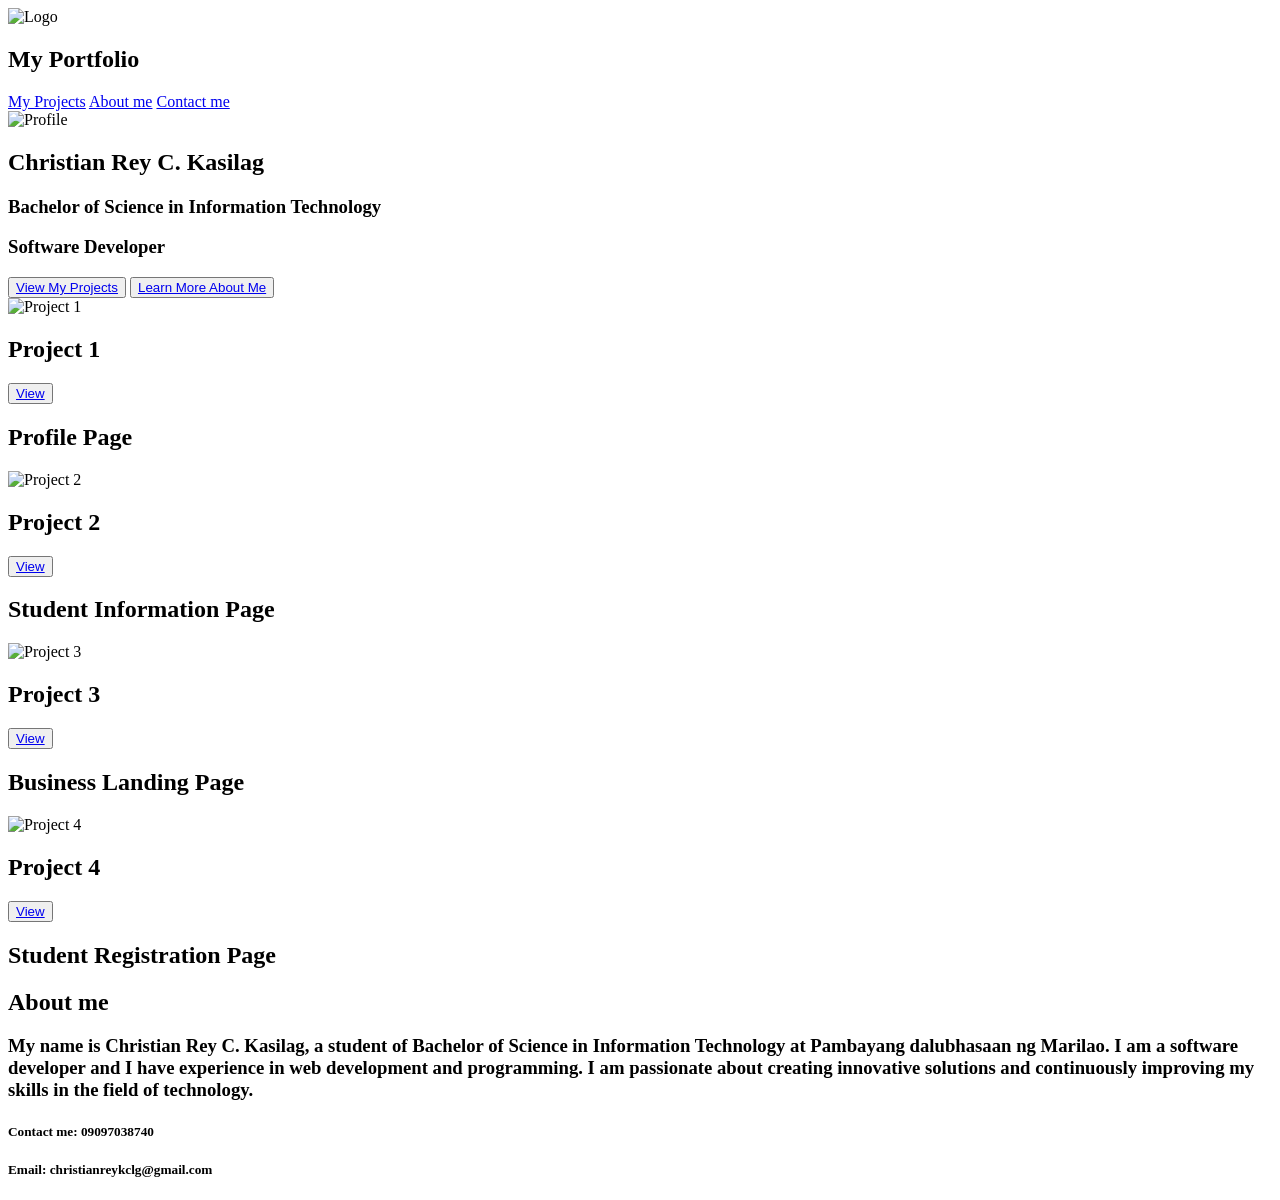
==== index.html @ 225fb217 "Add files via upload" ====
<!DOCTYPE html>
<html lang="en">
<head>
    <meta charset="UTF-8">
    <meta name="viewport" content="width=device-width, initial-scale=1.0">
    <title>My Portfolio</title>
    <link rel="stylesheet" href="design.css">
</head>
<body>  
    <header>
        <div class="brand">
            <img src="lite_bg.png" alt="Logo">
            <h2 id="txtPortfolio">My Portfolio</h2>
        </div>
        <nav>
            <a href="#projects">My Projects</a>
            <a href="#about">About me</a>
            <a href="#contact">Contact me</a>
        </nav>
    </header>
    <section id="home" class="profContainer" >
        <div class="profile"> 
            <img src="WIN_20260527_19_02_02_Pro.jpg" alt="Profile">
            </div>
        <div class="profileInfo">
            <h1>Christian Rey C. Kasilag</h1>
            <h3>Bachelor of Science in Information Technology</h3>
            <h3>Software Developer</h3>
            <div class="buttons">
                <button><a href="#projects">View My Projects</a></button>
                <button><a href="#about">Learn More About Me</a></button>
            </div>
        </div>
    </section>
    <section id="projects" class="projectContainer"> 
        <div class="project1">
            <img src="project_1SS.png" alt="Project 1">
            <h2>Project 1</h2>
            <button><a href="project1.html">View</a></button>
            <h2>Profile Page</h2>
        </div>
        <div class="project2">
            <img src="project_2SS.png" alt="Project 2">
            <h2>Project 2</h2>
            <button><a href="project2.html">View</a></button>
            <h2>Student Information Page</h2>
        </div>
        <div class="project3">
            <img src="project_3SS.png" alt="Project 3">
            <h2>Project 3</h2>
            <button><a href="project3.html">View</a></button>
            <h2>Business Landing Page</h2>
        </div>
        <div class="project4">
            <img src="project_4SS.png" alt="Project 4">
            <h2>Project 4</h2>
            <button><a href="project4.html">View</a></button>
            <h2>Student Registration Page</h2>
        </div>
    </section>
    <section class="aboutContainer">
            <div id="about" class="about">
                <h1>About me</h1>
                <h3>My name is Christian Rey C. Kasilag, 
                    a student of Bachelor of Science in Information Technology at Pambayang dalubhasaan ng Marilao. 
                    I am a software developer and I have experience in web development and programming. 
                    I am passionate about creating innovative solutions and continuously improving my skills in the field of technology.</h3>
            </div>
        </section>
    <footer id="contact">
        <div class="contact">
            <h5>Contact me: 09097038740</h5>
            <h5>Email: christianreykclg@gmail.com</h5>
        </div>
    </footer>
</body>
</html>
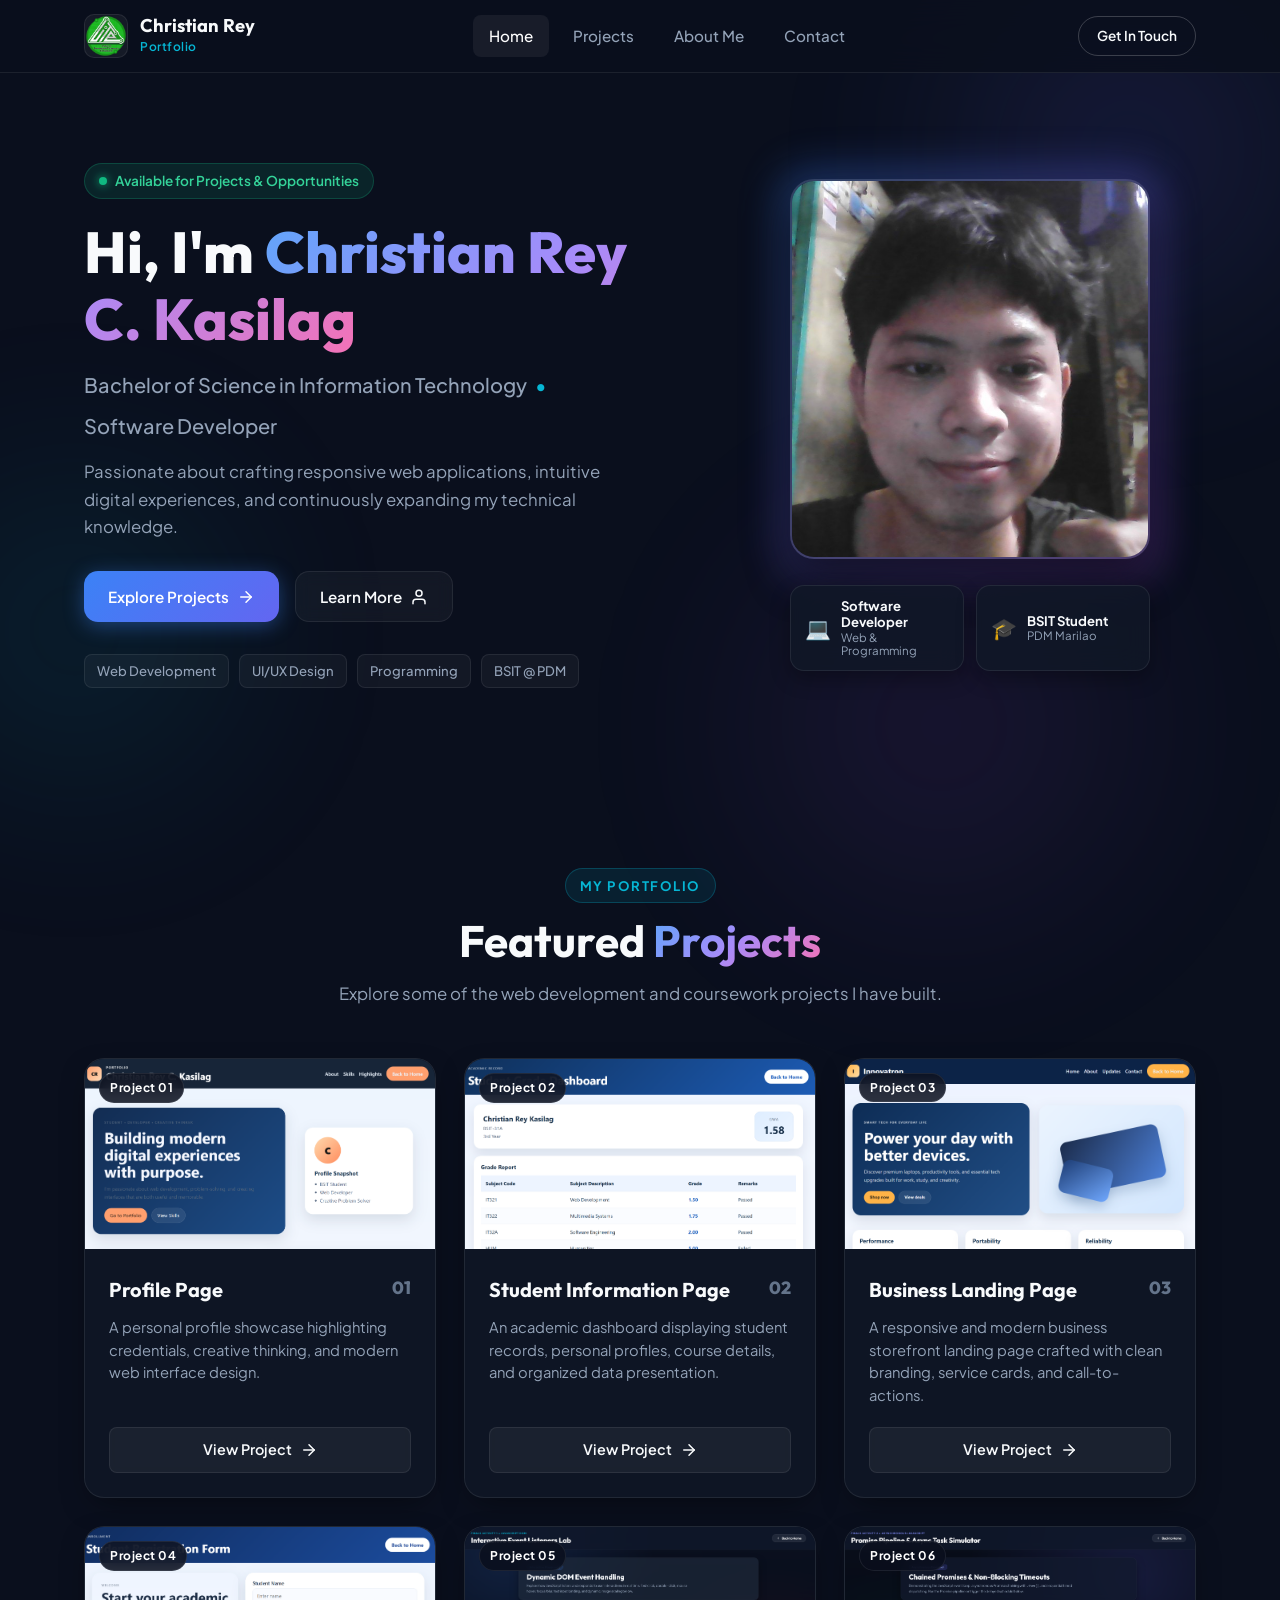
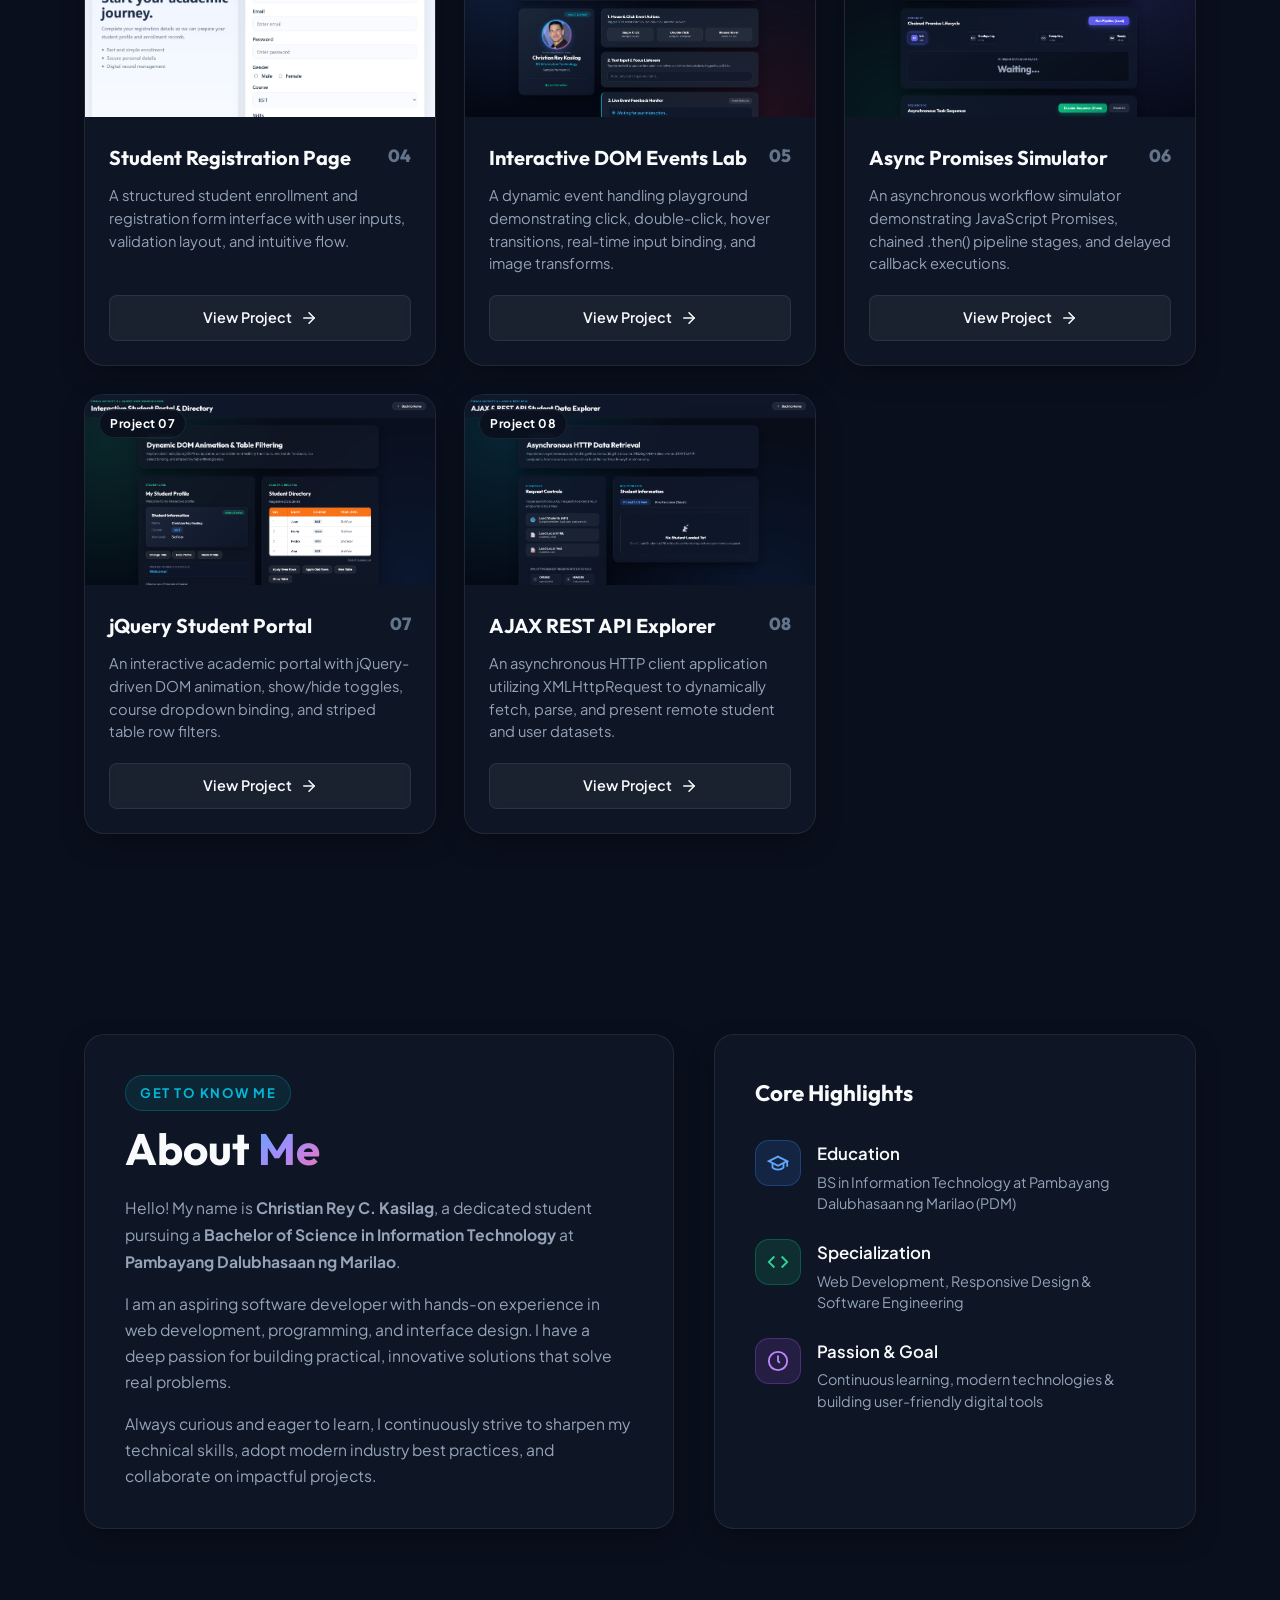
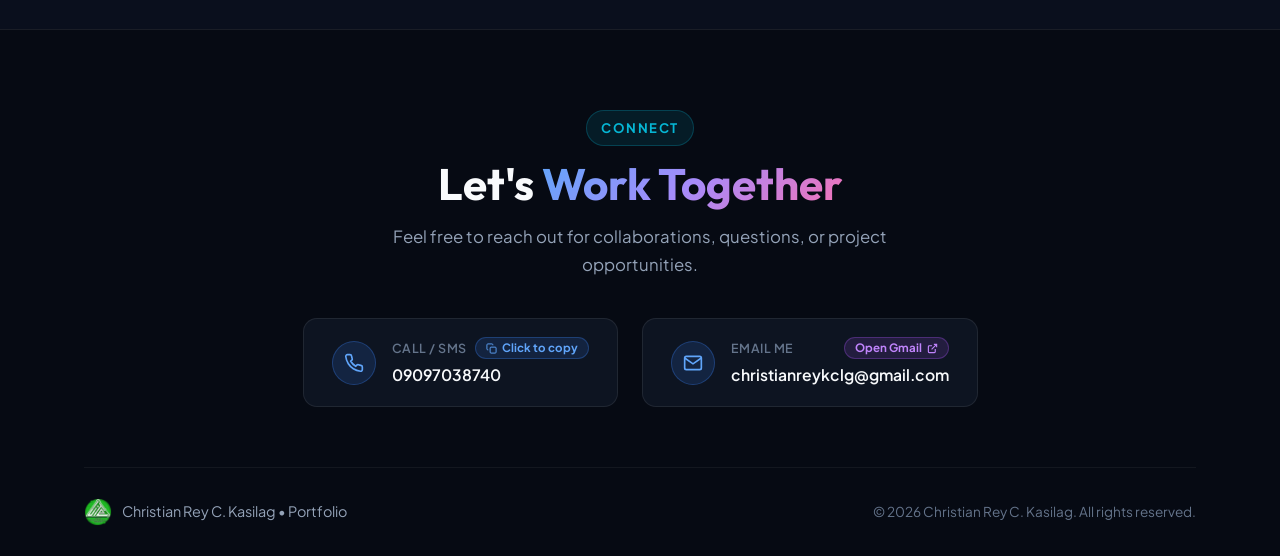
==== commit 20e5be8e: "Add Projects 5-8 (Finals Acts 1-4), enhance mobile responsiveness across all projects, and upgrade c" ====
--- a/index.html
+++ b/index.html
@@ -3,75 +3,503 @@
 <head>
     <meta charset="UTF-8">
     <meta name="viewport" content="width=device-width, initial-scale=1.0">
-    <title>My Portfolio</title>
+    <title>Christian Rey C. Kasilag | Portfolio</title>
+    <meta name="description" content="Portfolio of Christian Rey C. Kasilag - BSIT Student and Software Developer showcasing projects and web development work.">
+    <!-- Google Fonts -->
+    <link rel="preconnect" href="https://fonts.googleapis.com">
+    <link rel="preconnect" href="https://fonts.gstatic.com" crossorigin>
+    <link href="https://fonts.googleapis.com/css2?family=Outfit:wght@400;500;600;700;800&family=Plus+Jakarta+Sans:wght@400;500;600;700&display=swap" rel="stylesheet">
     <link rel="stylesheet" href="design.css">
 </head>
-<body>  
-    <header>
-        <div class="brand">
-            <img src="lite_bg.png" alt="Logo">
-            <h2 id="txtPortfolio">My Portfolio</h2>
+<body>
+    <!-- Background glow elements for creative visual appeal -->
+    <div class="bg-glow bg-glow-1"></div>
+    <div class="bg-glow bg-glow-2"></div>
+    <div class="bg-glow bg-glow-3"></div>
+
+    <!-- Navigation Bar -->
+    <header class="navbar">
+        <div class="nav-container">
+            <a href="#home" class="brand">
+                <img src="lite_bg.png" alt="Logo" class="brand-logo">
+                <div class="brand-text">
+                    <span class="brand-name">Christian Rey</span>
+                    <span class="brand-tag">Portfolio</span>
+                </div>
+            </a>
+            <nav class="nav-menu" id="navMenu">
+                <a href="#home" class="nav-link active">Home</a>
+                <a href="#projects" class="nav-link">Projects</a>
+                <a href="#about" class="nav-link">About Me</a>
+                <a href="#contact" class="nav-link">Contact</a>
+            </nav>
+            <div class="nav-action">
+                <a href="#contact" class="btn btn-outline-sm">Get In Touch</a>
+            </div>
         </div>
-        <nav>
-            <a href="#projects">My Projects</a>
-            <a href="#about">About me</a>
-            <a href="#contact">Contact me</a>
-        </nav>
     </header>
-    <section id="home" class="profContainer" >
-        <div class="profile"> 
-            <img src="WIN_20260527_19_02_02_Pro.jpg" alt="Profile">
-            </div>
-        <div class="profileInfo">
-            <h1>Christian Rey C. Kasilag</h1>
-            <h3>Bachelor of Science in Information Technology</h3>
-            <h3>Software Developer</h3>
-            <div class="buttons">
-                <button><a href="#projects">View My Projects</a></button>
-                <button><a href="#about">Learn More About Me</a></button>
-            </div>
-        </div>
-    </section>
-    <section id="projects" class="projectContainer"> 
-        <div class="project1">
-            <img src="project_1SS.png" alt="Project 1">
-            <h2>Project 1</h2>
-            <button><a href="project1.html">View</a></button>
-            <h2>Profile Page</h2>
-        </div>
-        <div class="project2">
-            <img src="project_2SS.png" alt="Project 2">
-            <h2>Project 2</h2>
-            <button><a href="project2.html">View</a></button>
-            <h2>Student Information Page</h2>
-        </div>
-        <div class="project3">
-            <img src="project_3SS.png" alt="Project 3">
-            <h2>Project 3</h2>
-            <button><a href="project3.html">View</a></button>
-            <h2>Business Landing Page</h2>
-        </div>
-        <div class="project4">
-            <img src="project_4SS.png" alt="Project 4">
-            <h2>Project 4</h2>
-            <button><a href="project4.html">View</a></button>
-            <h2>Student Registration Page</h2>
-        </div>
-    </section>
-    <section class="aboutContainer">
-            <div id="about" class="about">
-                <h1>About me</h1>
-                <h3>My name is Christian Rey C. Kasilag, 
-                    a student of Bachelor of Science in Information Technology at Pambayang dalubhasaan ng Marilao. 
-                    I am a software developer and I have experience in web development and programming. 
-                    I am passionate about creating innovative solutions and continuously improving my skills in the field of technology.</h3>
+
+    <main>
+        <!-- Hero / Profile Section -->
+        <section id="home" class="hero-section">
+            <div class="container hero-container">
+                <div class="hero-content">
+                    <div class="status-pill">
+                        <span class="status-dot"></span>
+                        <span>Available for Projects & Opportunities</span>
+                    </div>
+                    <h1 class="hero-title">
+                        Hi, I'm <span class="highlight-gradient">Christian Rey C. Kasilag</span>
+                    </h1>
+                    <h2 class="hero-subtitle">
+                        Bachelor of Science in Information Technology <span class="separator">•</span> Software Developer
+                    </h2>
+                    <p class="hero-description">
+                        Passionate about crafting responsive web applications, intuitive digital experiences, and continuously expanding my technical knowledge.
+                    </p>
+                    <div class="hero-buttons">
+                        <a href="#projects" class="btn btn-primary">
+                            <span>Explore Projects</span>
+                            <svg class="icon" viewBox="0 0 24 24" fill="none" stroke="currentColor" stroke-width="2" stroke-linecap="round" stroke-linejoin="round"><line x1="5" y1="12" x2="19" y2="12"></line><polyline points="12 5 19 12 12 19"></polyline></svg>
+                        </a>
+                        <a href="#about" class="btn btn-glass">
+                            <span>Learn More</span>
+                            <svg class="icon" viewBox="0 0 24 24" fill="none" stroke="currentColor" stroke-width="2" stroke-linecap="round" stroke-linejoin="round"><path d="M20 21v-2a4 4 0 0 0-4-4H8a4 4 0 0 0-4 4v2"></path><circle cx="12" cy="7" r="4"></circle></svg>
+                        </a>
+                    </div>
+
+                    <!-- Mini Highlight Tags -->
+                    <div class="tech-tags">
+                        <span class="tech-tag">Web Development</span>
+                        <span class="tech-tag">UI/UX Design</span>
+                        <span class="tech-tag">Programming</span>
+                        <span class="tech-tag">BSIT @ PDM</span>
+                    </div>
+                </div>
+
+                <div class="hero-visual">
+                    <div class="profile-card">
+                        <div class="image-wrapper">
+                            <div class="image-backdrop"></div>
+                            <img src="WIN_20260527_19_02_02_Pro.jpg" alt="Christian Rey C. Kasilag" class="profile-img">
+                        </div>
+                        <!-- Neatly organized info badges placed beneath the photo to keep the portrait 100% visible -->
+                        <div class="profile-badge-row">
+                            <div class="profile-badge-item">
+                                <span class="badge-icon">💻</span>
+                                <div class="badge-text">
+                                    <strong>Software Developer</strong>
+                                    <small>Web & Programming</small>
+                                </div>
+                            </div>
+                            <div class="profile-badge-item">
+                                <span class="badge-icon">🎓</span>
+                                <div class="badge-text">
+                                    <strong>BSIT Student</strong>
+                                    <small>PDM Marilao</small>
+                                </div>
+                            </div>
+                        </div>
+                    </div>
+                </div>
             </div>
         </section>
-    <footer id="contact">
-        <div class="contact">
-            <h5>Contact me: 09097038740</h5>
-            <h5>Email: christianreykclg@gmail.com</h5>
+
+        <!-- Projects Showcase Section -->
+        <section id="projects" class="projects-section">
+            <div class="container">
+                <div class="section-header">
+                    <span class="section-badge">My Portfolio</span>
+                    <h2 class="section-title">Featured <span class="highlight-gradient">Projects</span></h2>
+                    <p class="section-subtitle">
+                        Explore some of the web development and coursework projects I have built.
+                    </p>
+                </div>
+
+                <div class="projects-grid">
+                    <!-- Project 1 -->
+                    <article class="project-card" data-accent="coral">
+                        <div class="project-image-wrap">
+                            <img src="project_1SS.png" alt="Project 1 Screenshot" class="project-image" loading="lazy">
+                            <span class="project-category">Project 01</span>
+                        </div>
+                        <div class="project-info">
+                            <div class="project-header">
+                                <h3 class="project-title">Profile Page</h3>
+                                <span class="project-num">01</span>
+                            </div>
+                            <p class="project-description">
+                                A personal profile showcase highlighting credentials, creative thinking, and modern web interface design.
+                            </p>
+                            <div class="project-footer">
+                                <a href="project1.html" class="btn btn-project">
+                                    <span>View Project</span>
+                                    <svg class="icon" viewBox="0 0 24 24" fill="none" stroke="currentColor" stroke-width="2" stroke-linecap="round" stroke-linejoin="round"><line x1="5" y1="12" x2="19" y2="12"></line><polyline points="12 5 19 12 12 19"></polyline></svg>
+                                </a>
+                            </div>
+                        </div>
+                    </article>
+
+                    <!-- Project 2 -->
+                    <article class="project-card" data-accent="teal">
+                        <div class="project-image-wrap">
+                            <img src="project_2SS.png" alt="Project 2 Screenshot" class="project-image" loading="lazy">
+                            <span class="project-category">Project 02</span>
+                        </div>
+                        <div class="project-info">
+                            <div class="project-header">
+                                <h3 class="project-title">Student Information Page</h3>
+                                <span class="project-num">02</span>
+                            </div>
+                            <p class="project-description">
+                                An academic dashboard displaying student records, personal profiles, course details, and organized data presentation.
+                            </p>
+                            <div class="project-footer">
+                                <a href="project2.html" class="btn btn-project">
+                                    <span>View Project</span>
+                                    <svg class="icon" viewBox="0 0 24 24" fill="none" stroke="currentColor" stroke-width="2" stroke-linecap="round" stroke-linejoin="round"><line x1="5" y1="12" x2="19" y2="12"></line><polyline points="12 5 19 12 12 19"></polyline></svg>
+                                </a>
+                            </div>
+                        </div>
+                    </article>
+
+                    <!-- Project 3 -->
+                    <article class="project-card" data-accent="purple">
+                        <div class="project-image-wrap">
+                            <img src="project_3SS.png" alt="Project 3 Screenshot" class="project-image" loading="lazy">
+                            <span class="project-category">Project 03</span>
+                        </div>
+                        <div class="project-info">
+                            <div class="project-header">
+                                <h3 class="project-title">Business Landing Page</h3>
+                                <span class="project-num">03</span>
+                            </div>
+                            <p class="project-description">
+                                A responsive and modern business storefront landing page crafted with clean branding, service cards, and call-to-actions.
+                            </p>
+                            <div class="project-footer">
+                                <a href="project3.html" class="btn btn-project">
+                                    <span>View Project</span>
+                                    <svg class="icon" viewBox="0 0 24 24" fill="none" stroke="currentColor" stroke-width="2" stroke-linecap="round" stroke-linejoin="round"><line x1="5" y1="12" x2="19" y2="12"></line><polyline points="12 5 19 12 12 19"></polyline></svg>
+                                </a>
+                            </div>
+                        </div>
+                    </article>
+
+                    <!-- Project 4 -->
+                    <article class="project-card" data-accent="amber">
+                        <div class="project-image-wrap">
+                            <img src="project_4SS.png" alt="Project 4 Screenshot" class="project-image" loading="lazy">
+                            <span class="project-category">Project 04</span>
+                        </div>
+                        <div class="project-info">
+                            <div class="project-header">
+                                <h3 class="project-title">Student Registration Page</h3>
+                                <span class="project-num">04</span>
+                            </div>
+                            <p class="project-description">
+                                A structured student enrollment and registration form interface with user inputs, validation layout, and intuitive flow.
+                            </p>
+                            <div class="project-footer">
+                                <a href="project4.html" class="btn btn-project">
+                                    <span>View Project</span>
+                                    <svg class="icon" viewBox="0 0 24 24" fill="none" stroke="currentColor" stroke-width="2" stroke-linecap="round" stroke-linejoin="round"><line x1="5" y1="12" x2="19" y2="12"></line><polyline points="12 5 19 12 12 19"></polyline></svg>
+                                </a>
+                            </div>
+                        </div>
+                    </article>
+
+                    <!-- Project 5 -->
+                    <article class="project-card" data-accent="cyan">
+                        <div class="project-image-wrap">
+                            <img src="project_5SS.png" alt="Project 5 Screenshot" class="project-image" loading="lazy">
+                            <span class="project-category">Project 05</span>
+                        </div>
+                        <div class="project-info">
+                            <div class="project-header">
+                                <h3 class="project-title">Interactive DOM Events Lab</h3>
+                                <span class="project-num">05</span>
+                            </div>
+                            <p class="project-description">
+                                A dynamic event handling playground demonstrating click, double-click, hover transitions, real-time input binding, and image transforms.
+                            </p>
+                            <div class="project-footer">
+                                <a href="project5.html" class="btn btn-project">
+                                    <span>View Project</span>
+                                    <svg class="icon" viewBox="0 0 24 24" fill="none" stroke="currentColor" stroke-width="2" stroke-linecap="round" stroke-linejoin="round"><line x1="5" y1="12" x2="19" y2="12"></line><polyline points="12 5 19 12 12 19"></polyline></svg>
+                                </a>
+                            </div>
+                        </div>
+                    </article>
+
+                    <!-- Project 6 -->
+                    <article class="project-card" data-accent="indigo">
+                        <div class="project-image-wrap">
+                            <img src="project_6SS.png" alt="Project 6 Screenshot" class="project-image" loading="lazy">
+                            <span class="project-category">Project 06</span>
+                        </div>
+                        <div class="project-info">
+                            <div class="project-header">
+                                <h3 class="project-title">Async Promises Simulator</h3>
+                                <span class="project-num">06</span>
+                            </div>
+                            <p class="project-description">
+                                An asynchronous workflow simulator demonstrating JavaScript Promises, chained .then() pipeline stages, and delayed callback executions.
+                            </p>
+                            <div class="project-footer">
+                                <a href="project6.html" class="btn btn-project">
+                                    <span>View Project</span>
+                                    <svg class="icon" viewBox="0 0 24 24" fill="none" stroke="currentColor" stroke-width="2" stroke-linecap="round" stroke-linejoin="round"><line x1="5" y1="12" x2="19" y2="12"></line><polyline points="12 5 19 12 12 19"></polyline></svg>
+                                </a>
+                            </div>
+                        </div>
+                    </article>
+
+                    <!-- Project 7 -->
+                    <article class="project-card" data-accent="emerald">
+                        <div class="project-image-wrap">
+                            <img src="project_7SS.png" alt="Project 7 Screenshot" class="project-image" loading="lazy">
+                            <span class="project-category">Project 07</span>
+                        </div>
+                        <div class="project-info">
+                            <div class="project-header">
+                                <h3 class="project-title">jQuery Student Portal</h3>
+                                <span class="project-num">07</span>
+                            </div>
+                            <p class="project-description">
+                                An interactive academic portal with jQuery-driven DOM animation, show/hide toggles, course dropdown binding, and striped table row filters.
+                            </p>
+                            <div class="project-footer">
+                                <a href="project7.html" class="btn btn-project">
+                                    <span>View Project</span>
+                                    <svg class="icon" viewBox="0 0 24 24" fill="none" stroke="currentColor" stroke-width="2" stroke-linecap="round" stroke-linejoin="round"><line x1="5" y1="12" x2="19" y2="12"></line><polyline points="12 5 19 12 12 19"></polyline></svg>
+                                </a>
+                            </div>
+                        </div>
+                    </article>
+
+                    <!-- Project 8 -->
+                    <article class="project-card" data-accent="blue">
+                        <div class="project-image-wrap">
+                            <img src="project_8SS.png" alt="Project 8 Screenshot" class="project-image" loading="lazy">
+                            <span class="project-category">Project 08</span>
+                        </div>
+                        <div class="project-info">
+                            <div class="project-header">
+                                <h3 class="project-title">AJAX REST API Explorer</h3>
+                                <span class="project-num">08</span>
+                            </div>
+                            <p class="project-description">
+                                An asynchronous HTTP client application utilizing XMLHttpRequest to dynamically fetch, parse, and present remote student and user datasets.
+                            </p>
+                            <div class="project-footer">
+                                <a href="project8.html" class="btn btn-project">
+                                    <span>View Project</span>
+                                    <svg class="icon" viewBox="0 0 24 24" fill="none" stroke="currentColor" stroke-width="2" stroke-linecap="round" stroke-linejoin="round"><line x1="5" y1="12" x2="19" y2="12"></line><polyline points="12 5 19 12 12 19"></polyline></svg>
+                                </a>
+                            </div>
+                        </div>
+                    </article>
+                </div>
+            </div>
+        </section>
+
+        <!-- About Me Section -->
+        <section id="about" class="about-section">
+            <div class="container">
+                <div class="about-grid">
+                    <div class="about-content-card">
+                        <span class="section-badge">Get To Know Me</span>
+                        <h2 class="section-title">About <span class="highlight-gradient">Me</span></h2>
+                        <div class="about-text">
+                            <p class="lead-text">
+                                Hello! My name is <strong>Christian Rey C. Kasilag</strong>, a dedicated student pursuing a <strong>Bachelor of Science in Information Technology</strong> at <strong>Pambayang Dalubhasaan ng Marilao</strong>.
+                            </p>
+                            <p>
+                                I am an aspiring software developer with hands-on experience in web development, programming, and interface design. I have a deep passion for building practical, innovative solutions that solve real problems.
+                            </p>
+                            <p>
+                                Always curious and eager to learn, I continuously strive to sharpen my technical skills, adopt modern industry best practices, and collaborate on impactful projects.
+                            </p>
+                        </div>
+                    </div>
+
+                    <div class="about-highlights-card">
+                        <h3 class="highlights-title">Core Highlights</h3>
+                        
+                        <div class="highlight-item">
+                            <div class="highlight-icon-box icon-blue">
+                                <svg viewBox="0 0 24 24" fill="none" stroke="currentColor" stroke-width="2"><path d="M22 10v6M2 10l10-5 10 5-10 5z"></path><path d="M6 12v5c3 3 9 3 12 0v-5"></path></svg>
+                            </div>
+                            <div class="highlight-info">
+                                <h4>Education</h4>
+                                <p>BS in Information Technology at Pambayang Dalubhasaan ng Marilao (PDM)</p>
+                            </div>
+                        </div>
+
+                        <div class="highlight-item">
+                            <div class="highlight-icon-box icon-teal">
+                                <svg viewBox="0 0 24 24" fill="none" stroke="currentColor" stroke-width="2"><polyline points="16 18 22 12 16 6"></polyline><polyline points="8 6 2 12 8 18"></polyline></svg>
+                            </div>
+                            <div class="highlight-info">
+                                <h4>Specialization</h4>
+                                <p>Web Development, Responsive Design & Software Engineering</p>
+                            </div>
+                        </div>
+
+                        <div class="highlight-item">
+                            <div class="highlight-icon-box icon-purple">
+                                <svg viewBox="0 0 24 24" fill="none" stroke="currentColor" stroke-width="2"><circle cx="12" cy="12" r="10"></circle><polyline points="12 6 12 12 14 14"></polyline></svg>
+                            </div>
+                            <div class="highlight-info">
+                                <h4>Passion & Goal</h4>
+                                <p>Continuous learning, modern technologies & building user-friendly digital tools</p>
+                            </div>
+                        </div>
+                    </div>
+                </div>
+            </div>
+        </section>
+    </main>
+
+    <!-- Contact & Footer Section -->
+    <footer id="contact" class="footer-section">
+        <div class="container footer-container">
+            <div class="contact-header">
+                <span class="section-badge">Connect</span>
+                <h2 class="section-title">Let's <span class="highlight-gradient">Work Together</span></h2>
+                <p class="section-subtitle">
+                    Feel free to reach out for collaborations, questions, or project opportunities.
+                </p>
+            </div>
+
+            <div class="contact-cards">
+                <!-- Phone Card (Click to Copy) -->
+                <div class="contact-card contact-card-clickable" id="phoneCard" role="button" tabindex="0" title="Click to copy phone number">
+                    <div class="contact-icon">
+                        <svg viewBox="0 0 24 24" fill="none" stroke="currentColor" stroke-width="2"><path d="M22 16.92v3a2 2 0 0 1-2.18 2 19.79 19.79 0 0 1-8.63-3.07 19.5 19.5 0 0 1-6-6 19.79 19.79 0 0 1-3.07-8.67A2 2 0 0 1 4.11 2h3a2 2 0 0 1 2 1.72 12.84 12.84 0 0 0 .7 2.81 2 2 0 0 1-.45 2.11L8.09 9.91a16 16 0 0 0 6 6l1.27-1.27a2 2 0 0 1 2.11-.45 12.84 12.84 0 0 0 2.81.7A2 2 0 0 1 22 16.92z"></path></svg>
+                    </div>
+                    <div class="contact-card-text">
+                        <div class="contact-label-row">
+                            <span class="contact-label">Call / SMS</span>
+                            <span class="copy-badge" id="phoneCopyBadge">
+                                <svg class="badge-icon-svg" viewBox="0 0 24 24" fill="none" stroke="currentColor" stroke-width="2"><rect x="9" y="9" width="13" height="13" rx="2" ry="2"></rect><path d="M5 15H4a2 2 0 0 1-2-2V4a2 2 0 0 1 2-2h9a2 2 0 0 1 2 2v1"></path></svg>
+                                <span>Click to copy</span>
+                            </span>
+                        </div>
+                        <strong class="contact-value" id="phoneText">09097038740</strong>
+                    </div>
+                </div>
+
+                <!-- Email Card (Direct Gmail Link) -->
+                <a href="https://mail.google.com/mail/?view=cm&fs=1&to=christianreykclg@gmail.com" target="_blank" rel="noopener noreferrer" class="contact-card" title="Open Gmail in new tab">
+                    <div class="contact-icon">
+                        <svg viewBox="0 0 24 24" fill="none" stroke="currentColor" stroke-width="2"><path d="M4 4h16c1.1 0 2 .9 2 2v12c0 1.1-.9 2-2 2H4c-1.1 0-2-.9-2-2V6c0-1.1.9-2 2-2z"></path><polyline points="22,6 12,13 2,6"></polyline></svg>
+                    </div>
+                    <div class="contact-card-text">
+                        <div class="contact-label-row">
+                            <span class="contact-label">Email Me</span>
+                            <span class="open-badge">
+                                <span>Open Gmail</span>
+                                <svg class="badge-icon-svg" viewBox="0 0 24 24" fill="none" stroke="currentColor" stroke-width="2.5"><path d="M18 13v6a2 2 0 0 1-2 2H5a2 2 0 0 1-2-2V8a2 2 0 0 1 2-2h6"></path><polyline points="15 3 21 3 21 9"></polyline><line x1="10" y1="14" x2="21" y2="3"></line></svg>
+                            </span>
+                        </div>
+                        <strong class="contact-value">christianreykclg@gmail.com</strong>
+                    </div>
+                </a>
+            </div>
+
+            <div class="footer-bottom">
+                <div class="footer-brand">
+                    <img src="lite_bg.png" alt="Logo" class="footer-logo">
+                    <span>Christian Rey C. Kasilag • Portfolio</span>
+                </div>
+                <p class="copyright">
+                    &copy; 2026 Christian Rey C. Kasilag. All rights reserved.
+                </p>
+            </div>
         </div>
     </footer>
+    <!-- Toast Notification -->
+    <div id="toast" class="toast-notification" role="status" aria-live="polite">
+        <div class="toast-icon-wrap">
+            <svg class="toast-check-icon" viewBox="0 0 24 24" fill="none" stroke="currentColor" stroke-width="3" stroke-linecap="round" stroke-linejoin="round">
+                <polyline points="20 6 9 17 4 12"></polyline>
+            </svg>
+        </div>
+        <div class="toast-body">
+            <strong class="toast-title">Copied to Clipboard!</strong>
+            <span class="toast-subtitle">09097038740</span>
+        </div>
+    </div>
+
+    <script>
+        const phoneCard = document.getElementById('phoneCard');
+        const phoneBadge = document.getElementById('phoneCopyBadge');
+        const toast = document.getElementById('toast');
+        let toastTimer = null;
+
+        const defaultBadgeHtml = '<svg class="badge-icon-svg" viewBox="0 0 24 24" fill="none" stroke="currentColor" stroke-width="2"><rect x="9" y="9" width="13" height="13" rx="2" ry="2"></rect><path d="M5 15H4a2 2 0 0 1-2-2V4a2 2 0 0 1 2-2h9a2 2 0 0 1 2 2v1"></path></svg><span>Click to copy</span>';
+        const copiedBadgeHtml = '<svg class="badge-icon-svg" viewBox="0 0 24 24" fill="none" stroke="currentColor" stroke-width="2.5" stroke-linecap="round" stroke-linejoin="round"><polyline points="20 6 9 17 4 12"></polyline></svg><span>Copied!</span>';
+
+        if (phoneCard) {
+            phoneCard.addEventListener('click', function() {
+                const number = '09097038740';
+                if (navigator.clipboard && navigator.clipboard.writeText) {
+                    navigator.clipboard.writeText(number).then(onCopySuccess).catch(fallbackCopy);
+                } else {
+                    fallbackCopy();
+                }
+
+                function onCopySuccess() {
+                    if (phoneBadge) {
+                        phoneBadge.innerHTML = copiedBadgeHtml;
+                        phoneBadge.classList.add('copied');
+                        setTimeout(() => {
+                            phoneBadge.innerHTML = defaultBadgeHtml;
+                            phoneBadge.classList.remove('copied');
+                        }, 2500);
+                    }
+                    showToast();
+                }
+
+                function fallbackCopy() {
+                    const temp = document.createElement('textarea');
+                    temp.value = number;
+                    temp.style.position = 'fixed';
+                    temp.style.opacity = '0';
+                    document.body.appendChild(temp);
+                    temp.select();
+                    try {
+                        document.execCommand('copy');
+                        onCopySuccess();
+                    } catch(e) {
+                        console.error('Copy failed', e);
+                    }
+                    document.body.removeChild(temp);
+                }
+            });
+
+            phoneCard.addEventListener('keydown', function(e) {
+                if (e.key === 'Enter' || e.key === ' ') {
+                    e.preventDefault();
+                    phoneCard.click();
+                }
+            });
+        }
+
+        function showToast() {
+            if (!toast) return;
+            if (toastTimer) {
+                clearTimeout(toastTimer);
+                toast.classList.remove('show');
+                void toast.offsetWidth;
+            }
+            toast.classList.add('show');
+            toastTimer = setTimeout(() => {
+                toast.classList.remove('show');
+            }, 2600);
+        }
+    </script>
 </body>
 </html>
--- a/design.css
+++ b/design.css
@@ -0,0 +1,1221 @@
+/* ==========================================================================
+   Modern Portfolio Stylesheet - Christian Rey C. Kasilag
+   ========================================================================== */
+
+:root {
+    /* Color Palette */
+    --bg-main: #0a0f1d;
+    --bg-card: rgba(17, 24, 39, 0.75);
+    --bg-card-hover: rgba(30, 41, 59, 0.85);
+    --bg-glass: rgba(255, 255, 255, 0.04);
+    --bg-glass-border: rgba(255, 255, 255, 0.08);
+    --bg-glass-border-hover: rgba(255, 255, 255, 0.18);
+    
+    /* Brand & Accent Colors */
+    --accent-blue: #3b82f6;
+    --accent-indigo: #6366f1;
+    --accent-cyan: #06b6d4;
+    --accent-purple: #a855f7;
+    --accent-coral: #f43f5e;
+    --accent-teal: #10b981;
+    --accent-amber: #f59e0b;
+    
+    /* Text Colors */
+    --text-primary: #f8fafc;
+    --text-secondary: #94a3b8;
+    --text-muted: #64748b;
+    
+    /* Typography */
+    --font-heading: 'Outfit', -apple-system, BlinkMacSystemFont, 'Segoe UI', Roboto, sans-serif;
+    --font-body: 'Plus Jakarta Sans', -apple-system, BlinkMacSystemFont, 'Segoe UI', Roboto, sans-serif;
+    
+    /* Layout & Spacing */
+    --container-max: 1160px;
+    --radius-sm: 8px;
+    --radius-md: 14px;
+    --radius-lg: 20px;
+    --radius-full: 9999px;
+    
+    /* Transitions & Shadows */
+    --transition-smooth: all 0.3s cubic-bezier(0.4, 0, 0.2, 1);
+    --shadow-soft: 0 10px 30px -10px rgba(0, 0, 0, 0.5);
+    --shadow-glow: 0 0 40px -10px rgba(59, 130, 246, 0.35);
+}
+
+/* Reset & Base Styles */
+*, *::before, *::after {
+    box-sizing: border-box;
+    margin: 0;
+    padding: 0;
+}
+
+html {
+    scroll-behavior: smooth;
+    font-size: 16px;
+}
+
+body {
+    font-family: var(--font-body);
+    background-color: var(--bg-main);
+    color: var(--text-primary);
+    line-height: 1.65;
+    overflow-x: hidden;
+    position: relative;
+    min-height: 100vh;
+    -webkit-font-smoothing: antialiased;
+}
+
+/* Background Glowing Ambient Orbs */
+.bg-glow {
+    position: fixed;
+    border-radius: 50%;
+    filter: blur(100px);
+    pointer-events: none;
+    z-index: 0;
+    opacity: 0.45;
+}
+
+.bg-glow-1 {
+    width: 500px;
+    height: 500px;
+    background: radial-gradient(circle, rgba(99, 102, 241, 0.45), transparent 70%);
+    top: -100px;
+    right: -100px;
+}
+
+.bg-glow-2 {
+    width: 450px;
+    height: 450px;
+    background: radial-gradient(circle, rgba(6, 182, 212, 0.35), transparent 70%);
+    top: 45%;
+    left: -150px;
+}
+
+.bg-glow-3 {
+    width: 550px;
+    height: 550px;
+    background: radial-gradient(circle, rgba(168, 85, 247, 0.3), transparent 70%);
+    bottom: -100px;
+    right: 5%;
+}
+
+/* Container Utility */
+.container {
+    max-width: var(--container-max);
+    margin: 0 auto;
+    padding: 0 24px;
+    position: relative;
+    z-index: 1;
+}
+
+/* Typography Helpers */
+.highlight-gradient {
+    background: linear-gradient(135deg, #60a5fa 0%, #a78bfa 50%, #f472b6 100%);
+    -webkit-background-clip: text;
+    -webkit-text-fill-color: transparent;
+    background-clip: text;
+}
+
+.section-badge {
+    display: inline-block;
+    font-size: 0.82rem;
+    font-weight: 700;
+    text-transform: uppercase;
+    letter-spacing: 1.5px;
+    color: var(--accent-cyan);
+    background: rgba(6, 182, 212, 0.1);
+    border: 1px solid rgba(6, 182, 212, 0.25);
+    padding: 6px 14px;
+    border-radius: var(--radius-full);
+    margin-bottom: 12px;
+}
+
+.section-header {
+    text-align: center;
+    max-width: 650px;
+    margin: 0 auto 50px auto;
+}
+
+.section-title {
+    font-family: var(--font-heading);
+    font-size: clamp(2rem, 3.5vw, 2.75rem);
+    font-weight: 700;
+    line-height: 1.2;
+    margin-bottom: 12px;
+}
+
+.section-subtitle {
+    font-size: 1.05rem;
+    color: var(--text-secondary);
+}
+
+/* Button Component */
+.btn {
+    display: inline-flex;
+    align-items: center;
+    justify-content: center;
+    gap: 8px;
+    font-family: var(--font-body);
+    font-weight: 600;
+    font-size: 0.95rem;
+    padding: 12px 24px;
+    border-radius: var(--radius-md);
+    text-decoration: none;
+    cursor: pointer;
+    transition: var(--transition-smooth);
+    border: none;
+}
+
+.btn .icon {
+    width: 18px;
+    height: 18px;
+    transition: transform 0.2s ease;
+}
+
+.btn:hover .icon {
+    transform: translateX(3px);
+}
+
+.btn-primary {
+    background: linear-gradient(135deg, var(--accent-blue) 0%, var(--accent-indigo) 100%);
+    color: #ffffff;
+    box-shadow: 0 4px 20px rgba(59, 130, 246, 0.4);
+}
+
+.btn-primary:hover {
+    box-shadow: 0 6px 28px rgba(59, 130, 246, 0.6);
+    transform: translateY(-2px);
+    color: #ffffff;
+}
+
+.btn-glass {
+    background: var(--bg-glass);
+    color: var(--text-primary);
+    border: 1px solid var(--bg-glass-border);
+    backdrop-filter: blur(8px);
+}
+
+.btn-glass:hover {
+    background: rgba(255, 255, 255, 0.1);
+    border-color: var(--bg-glass-border-hover);
+    transform: translateY(-2px);
+    color: #ffffff;
+}
+
+.btn-outline-sm {
+    font-size: 0.85rem;
+    padding: 8px 18px;
+    border-radius: var(--radius-full);
+    background: transparent;
+    color: var(--text-primary);
+    border: 1px solid rgba(255, 255, 255, 0.2);
+}
+
+.btn-outline-sm:hover {
+    background: rgba(255, 255, 255, 0.1);
+    border-color: #ffffff;
+    color: #ffffff;
+}
+
+/* ==========================================================================
+   Header / Navbar
+   ========================================================================== */
+.navbar {
+    position: sticky;
+    top: 0;
+    z-index: 100;
+    background: rgba(10, 15, 29, 0.82);
+    backdrop-filter: blur(16px);
+    -webkit-backdrop-filter: blur(16px);
+    border-bottom: 1px solid var(--bg-glass-border);
+    padding: 14px 0;
+}
+
+.nav-container {
+    max-width: var(--container-max);
+    margin: 0 auto;
+    padding: 0 24px;
+    display: flex;
+    align-items: center;
+    justify-content: space-between;
+}
+
+.brand {
+    display: flex;
+    align-items: center;
+    gap: 12px;
+    text-decoration: none;
+}
+
+.brand-logo {
+    width: 44px;
+    height: 44px;
+    object-fit: cover;
+    border-radius: 10px;
+    border: 1px solid var(--bg-glass-border);
+    background: rgba(255, 255, 255, 0.05);
+}
+
+.brand-text {
+    display: flex;
+    flex-direction: column;
+}
+
+.brand-name {
+    font-family: var(--font-heading);
+    font-weight: 700;
+    font-size: 1.15rem;
+    color: var(--text-primary);
+    line-height: 1.2;
+}
+
+.brand-tag {
+    font-size: 0.75rem;
+    color: var(--accent-cyan);
+    font-weight: 600;
+    letter-spacing: 0.5px;
+}
+
+.nav-menu {
+    display: flex;
+    align-items: center;
+    gap: 8px;
+}
+
+.nav-link {
+    color: var(--text-secondary);
+    text-decoration: none;
+    font-weight: 500;
+    font-size: 0.95rem;
+    padding: 8px 16px;
+    border-radius: var(--radius-sm);
+    transition: var(--transition-smooth);
+}
+
+.nav-link:hover, .nav-link.active {
+    color: #ffffff;
+    background: rgba(255, 255, 255, 0.06);
+}
+
+/* ==========================================================================
+   Hero Section
+   ========================================================================== */
+.hero-section {
+    padding: 90px 0 80px 0;
+    position: relative;
+    z-index: 1;
+}
+
+.hero-container {
+    display: grid;
+    grid-template-columns: 1.15fr 0.85fr;
+    align-items: center;
+    gap: 50px;
+}
+
+.status-pill {
+    display: inline-flex;
+    align-items: center;
+    gap: 8px;
+    padding: 6px 14px;
+    border-radius: var(--radius-full);
+    background: rgba(16, 185, 129, 0.12);
+    border: 1px solid rgba(16, 185, 129, 0.25);
+    color: #34d399;
+    font-size: 0.85rem;
+    font-weight: 600;
+    margin-bottom: 20px;
+}
+
+.status-dot {
+    width: 8px;
+    height: 8px;
+    border-radius: 50%;
+    background-color: #10b981;
+    box-shadow: 0 0 10px #10b981;
+    animation: pulse 2s infinite;
+}
+
+@keyframes pulse {
+    0%, 100% { opacity: 1; transform: scale(1); }
+    50% { opacity: 0.4; transform: scale(0.85); }
+}
+
+.hero-title {
+    font-family: var(--font-heading);
+    font-size: clamp(2.4rem, 4.5vw, 3.6rem);
+    font-weight: 800;
+    line-height: 1.15;
+    margin-bottom: 16px;
+    color: var(--text-primary);
+}
+
+.hero-subtitle {
+    font-size: clamp(1.05rem, 2vw, 1.25rem);
+    font-weight: 500;
+    color: var(--text-secondary);
+    margin-bottom: 16px;
+    display: flex;
+    flex-wrap: wrap;
+    align-items: center;
+    gap: 8px;
+}
+
+.separator {
+    color: var(--accent-cyan);
+}
+
+.hero-description {
+    font-size: 1.05rem;
+    color: var(--text-secondary);
+    max-width: 540px;
+    margin-bottom: 30px;
+}
+
+.hero-buttons {
+    display: flex;
+    gap: 16px;
+    flex-wrap: wrap;
+    margin-bottom: 32px;
+}
+
+.tech-tags {
+    display: flex;
+    flex-wrap: wrap;
+    gap: 10px;
+}
+
+.tech-tag {
+    font-size: 0.82rem;
+    color: var(--text-secondary);
+    background: rgba(255, 255, 255, 0.04);
+    border: 1px solid var(--bg-glass-border);
+    padding: 5px 12px;
+    border-radius: var(--radius-sm);
+    font-weight: 500;
+}
+
+/* Profile Showcase Card */
+.hero-visual {
+    display: flex;
+    justify-content: center;
+}
+
+.profile-card {
+    display: flex;
+    flex-direction: column;
+    align-items: center;
+    gap: 18px;
+    max-width: 360px;
+    width: 100%;
+}
+
+.image-wrapper {
+    position: relative;
+    width: 100%;
+}
+
+.image-backdrop {
+    position: absolute;
+    inset: -10px;
+    background: linear-gradient(135deg, var(--accent-blue), var(--accent-purple));
+    border-radius: 28px;
+    filter: blur(20px);
+    opacity: 0.35;
+    z-index: 0;
+}
+
+.profile-img {
+    width: 100%;
+    height: 380px;
+    object-fit: cover;
+    object-position: 73.5% center;
+    border-radius: 24px;
+    position: relative;
+    z-index: 1;
+    border: 2px solid rgba(255, 255, 255, 0.12);
+    box-shadow: 0 20px 40px rgba(0, 0, 0, 0.6);
+}
+
+/* Organized Credential Badges */
+.profile-badge-row {
+    display: grid;
+    grid-template-columns: 1fr 1fr;
+    gap: 12px;
+    width: 100%;
+    position: relative;
+    z-index: 1;
+}
+
+.profile-badge-item {
+    display: flex;
+    align-items: center;
+    gap: 10px;
+    padding: 12px 14px;
+    background: var(--bg-card);
+    backdrop-filter: blur(12px);
+    -webkit-backdrop-filter: blur(12px);
+    border: 1px solid var(--bg-glass-border);
+    border-radius: var(--radius-md);
+    box-shadow: 0 8px 20px rgba(0, 0, 0, 0.3);
+    transition: var(--transition-smooth);
+}
+
+.profile-badge-item:hover {
+    transform: translateY(-3px);
+    border-color: var(--bg-glass-border-hover);
+    background: var(--bg-card-hover);
+    box-shadow: 0 12px 26px rgba(0, 0, 0, 0.45);
+}
+
+.profile-badge-item .badge-icon {
+    font-size: 1.3rem;
+    flex-shrink: 0;
+}
+
+.profile-badge-item .badge-text {
+    display: flex;
+    flex-direction: column;
+    text-align: left;
+}
+
+.profile-badge-item strong {
+    font-size: 0.82rem;
+    color: var(--text-primary);
+    font-weight: 700;
+    line-height: 1.25;
+}
+
+.profile-badge-item small {
+    font-size: 0.72rem;
+    color: var(--text-secondary);
+    line-height: 1.2;
+}
+
+/* ==========================================================================
+   Projects Section
+   ========================================================================== */
+.projects-section {
+    padding: 100px 0;
+    position: relative;
+    z-index: 1;
+}
+
+.projects-grid {
+    display: grid;
+    grid-template-columns: repeat(auto-fit, minmax(260px, 1fr));
+    gap: 28px;
+}
+
+.project-card {
+    background: var(--bg-card);
+    backdrop-filter: blur(16px);
+    -webkit-backdrop-filter: blur(16px);
+    border: 1px solid var(--bg-glass-border);
+    border-radius: var(--radius-lg);
+    overflow: hidden;
+    display: flex;
+    flex-direction: column;
+    transition: var(--transition-smooth);
+    box-shadow: var(--shadow-soft);
+}
+
+.project-card:hover {
+    transform: translateY(-8px);
+    border-color: var(--bg-glass-border-hover);
+    box-shadow: 0 20px 35px -10px rgba(0, 0, 0, 0.7);
+    background: var(--bg-card-hover);
+}
+
+.project-image-wrap {
+    position: relative;
+    width: 100%;
+    height: 190px;
+    overflow: hidden;
+    background: #0f172a;
+}
+
+.project-image {
+    width: 100%;
+    height: 100%;
+    object-fit: cover;
+    object-position: top center;
+    transition: transform 0.5s ease;
+}
+
+.project-card:hover .project-image {
+    transform: scale(1.06);
+}
+
+.project-category {
+    position: absolute;
+    top: 14px;
+    left: 14px;
+    font-size: 0.75rem;
+    font-weight: 700;
+    letter-spacing: 0.5px;
+    padding: 4px 10px;
+    border-radius: var(--radius-full);
+    background: rgba(10, 15, 29, 0.85);
+    backdrop-filter: blur(8px);
+    color: #ffffff;
+    border: 1px solid var(--bg-glass-border);
+}
+
+.project-info {
+    padding: 24px;
+    display: flex;
+    flex-direction: column;
+    flex-grow: 1;
+    justify-content: space-between;
+}
+
+.project-header {
+    display: flex;
+    justify-content: space-between;
+    align-items: flex-start;
+    gap: 10px;
+    margin-bottom: 10px;
+}
+
+.project-title {
+    font-family: var(--font-heading);
+    font-size: 1.25rem;
+    font-weight: 700;
+    color: var(--text-primary);
+}
+
+.project-num {
+    font-family: var(--font-heading);
+    font-size: 1.1rem;
+    font-weight: 800;
+    color: var(--text-muted);
+}
+
+.project-description {
+    font-size: 0.92rem;
+    color: var(--text-secondary);
+    line-height: 1.55;
+    margin-bottom: 20px;
+}
+
+.project-footer {
+    margin-top: auto;
+}
+
+.btn-project {
+    width: 100%;
+    padding: 10px 16px;
+    background: rgba(255, 255, 255, 0.05);
+    border: 1px solid var(--bg-glass-border);
+    color: var(--text-primary);
+    border-radius: var(--radius-sm);
+    font-weight: 600;
+    font-size: 0.9rem;
+}
+
+.project-card:hover .btn-project {
+    background: var(--accent-blue);
+    border-color: var(--accent-blue);
+    color: #ffffff;
+}
+
+/* Distinct card accents */
+.project-card[data-accent="coral"]:hover {
+    border-color: rgba(244, 63, 94, 0.4);
+}
+.project-card[data-accent="coral"]:hover .btn-project {
+    background: linear-gradient(135deg, #f43f5e, #fb7185);
+    border-color: #f43f5e;
+}
+
+.project-card[data-accent="teal"]:hover {
+    border-color: rgba(16, 185, 129, 0.4);
+}
+.project-card[data-accent="teal"]:hover .btn-project {
+    background: linear-gradient(135deg, #10b981, #34d399);
+    border-color: #10b981;
+}
+
+.project-card[data-accent="purple"]:hover {
+    border-color: rgba(168, 85, 247, 0.4);
+}
+.project-card[data-accent="purple"]:hover .btn-project {
+    background: linear-gradient(135deg, #8b5cf6, #a855f7);
+    border-color: #8b5cf6;
+}
+
+.project-card[data-accent="amber"]:hover {
+    border-color: rgba(245, 158, 11, 0.4);
+}
+.project-card[data-accent="amber"]:hover .btn-project {
+    background: linear-gradient(135deg, #f59e0b, #fbbf24);
+    border-color: #f59e0b;
+}
+
+.project-card[data-accent="cyan"]:hover {
+    border-color: rgba(6, 182, 212, 0.4);
+}
+.project-card[data-accent="cyan"]:hover .btn-project {
+    background: linear-gradient(135deg, #06b6d4, #38bdf8);
+    border-color: #06b6d4;
+}
+
+.project-card[data-accent="indigo"]:hover {
+    border-color: rgba(99, 102, 241, 0.4);
+}
+.project-card[data-accent="indigo"]:hover .btn-project {
+    background: linear-gradient(135deg, #6366f1, #818cf8);
+    border-color: #6366f1;
+}
+
+.project-card[data-accent="emerald"]:hover {
+    border-color: rgba(16, 185, 129, 0.4);
+}
+.project-card[data-accent="emerald"]:hover .btn-project {
+    background: linear-gradient(135deg, #10b981, #34d399);
+    border-color: #10b981;
+}
+
+.project-card[data-accent="blue"]:hover {
+    border-color: rgba(59, 130, 246, 0.4);
+}
+.project-card[data-accent="blue"]:hover .btn-project {
+    background: linear-gradient(135deg, #3b82f6, #60a5fa);
+    border-color: #3b82f6;
+}
+
+/* ==========================================================================
+   About Section
+   ========================================================================== */
+.about-section {
+    padding: 100px 0;
+    position: relative;
+    z-index: 1;
+}
+
+.about-grid {
+    display: grid;
+    grid-template-columns: 1.1fr 0.9fr;
+    gap: 40px;
+    align-items: stretch;
+}
+
+.about-content-card, .about-highlights-card {
+    background: var(--bg-card);
+    backdrop-filter: blur(16px);
+    -webkit-backdrop-filter: blur(16px);
+    border: 1px solid var(--bg-glass-border);
+    border-radius: var(--radius-lg);
+    padding: 40px;
+    box-shadow: var(--shadow-soft);
+}
+
+.about-text {
+    margin-top: 20px;
+    display: flex;
+    flex-direction: column;
+    gap: 16px;
+}
+
+.lead-text {
+    font-size: 1.1rem;
+    color: var(--text-primary);
+    line-height: 1.7;
+}
+
+.about-text p {
+    color: var(--text-secondary);
+    font-size: 0.98rem;
+}
+
+.highlights-title {
+    font-family: var(--font-heading);
+    font-size: 1.4rem;
+    font-weight: 700;
+    margin-bottom: 28px;
+    color: var(--text-primary);
+}
+
+.highlight-item {
+    display: flex;
+    align-items: flex-start;
+    gap: 16px;
+    margin-bottom: 24px;
+}
+
+.highlight-item:last-child {
+    margin-bottom: 0;
+}
+
+.highlight-icon-box {
+    width: 46px;
+    height: 46px;
+    border-radius: var(--radius-md);
+    display: flex;
+    align-items: center;
+    justify-content: center;
+    flex-shrink: 0;
+}
+
+.highlight-icon-box svg {
+    width: 22px;
+    height: 22px;
+}
+
+.icon-blue {
+    background: rgba(59, 130, 246, 0.15);
+    color: #60a5fa;
+    border: 1px solid rgba(59, 130, 246, 0.3);
+}
+
+.icon-teal {
+    background: rgba(16, 185, 129, 0.15);
+    color: #34d399;
+    border: 1px solid rgba(16, 185, 129, 0.3);
+}
+
+.icon-purple {
+    background: rgba(168, 85, 247, 0.15);
+    color: #c084fc;
+    border: 1px solid rgba(168, 85, 247, 0.3);
+}
+
+.highlight-info h4 {
+    font-size: 1.05rem;
+    font-weight: 600;
+    color: var(--text-primary);
+    margin-bottom: 4px;
+}
+
+.highlight-info p {
+    font-size: 0.9rem;
+    color: var(--text-secondary);
+    line-height: 1.5;
+}
+
+/* ==========================================================================
+   Footer & Contact Section
+   ========================================================================== */
+.footer-section {
+    background: rgba(7, 10, 19, 0.92);
+    border-top: 1px solid var(--bg-glass-border);
+    padding: 80px 0 30px 0;
+    position: relative;
+    z-index: 1;
+}
+
+.contact-header {
+    text-align: center;
+    max-width: 600px;
+    margin: 0 auto 40px auto;
+}
+
+.contact-cards {
+    display: flex;
+    justify-content: center;
+    gap: 24px;
+    flex-wrap: wrap;
+    margin-bottom: 60px;
+}
+
+.contact-card {
+    display: flex;
+    align-items: center;
+    gap: 16px;
+    background: var(--bg-card);
+    border: 1px solid var(--bg-glass-border);
+    padding: 18px 28px;
+    border-radius: var(--radius-md);
+    text-decoration: none;
+    transition: var(--transition-smooth);
+    min-width: 280px;
+}
+
+.contact-card:hover {
+    background: var(--bg-card-hover);
+    border-color: var(--bg-glass-border-hover);
+    transform: translateY(-4px);
+    box-shadow: 0 10px 25px rgba(0, 0, 0, 0.5);
+}
+
+.contact-icon {
+    width: 44px;
+    height: 44px;
+    border-radius: 50%;
+    background: rgba(59, 130, 246, 0.15);
+    border: 1px solid rgba(59, 130, 246, 0.3);
+    color: #60a5fa;
+    display: flex;
+    align-items: center;
+    justify-content: center;
+    flex-shrink: 0;
+}
+
+.contact-icon svg {
+    width: 20px;
+    height: 20px;
+}
+
+.contact-card-clickable {
+    cursor: pointer;
+    user-select: none;
+}
+
+.contact-card-text {
+    display: flex;
+    flex-direction: column;
+    flex: 1;
+    min-width: 0;
+}
+
+.contact-label-row {
+    display: flex;
+    align-items: center;
+    justify-content: space-between;
+    gap: 8px;
+    margin-bottom: 3px;
+}
+
+.contact-label {
+    font-size: 0.78rem;
+    color: var(--text-muted);
+    text-transform: uppercase;
+    letter-spacing: 0.5px;
+    font-weight: 600;
+}
+
+.copy-badge, .open-badge {
+    display: inline-flex;
+    align-items: center;
+    gap: 5px;
+    font-size: 0.72rem;
+    font-weight: 700;
+    padding: 3px 10px;
+    border-radius: var(--radius-full);
+    transition: all 0.25s ease;
+    white-space: nowrap;
+    line-height: 1.2;
+}
+
+.copy-badge .badge-icon-svg,
+.open-badge .badge-icon-svg {
+    width: 11px;
+    height: 11px;
+    flex-shrink: 0;
+}
+
+.copy-badge {
+    background: rgba(59, 130, 246, 0.14);
+    color: #60a5fa;
+    border: 1px solid rgba(59, 130, 246, 0.3);
+}
+
+.copy-badge:hover {
+    background: rgba(59, 130, 246, 0.22);
+    border-color: rgba(59, 130, 246, 0.5);
+}
+
+.copy-badge.copied {
+    background: rgba(16, 185, 129, 0.22);
+    color: #34d399;
+    border-color: rgba(16, 185, 129, 0.5);
+    box-shadow: 0 0 14px rgba(16, 185, 129, 0.4);
+}
+
+.open-badge {
+    background: rgba(168, 85, 247, 0.14);
+    color: #c084fc;
+    border: 1px solid rgba(168, 85, 247, 0.3);
+}
+
+.contact-card:hover .open-badge {
+    background: rgba(168, 85, 247, 0.25);
+    border-color: rgba(168, 85, 247, 0.55);
+    transform: translateX(2px);
+}
+
+.contact-value {
+    font-size: 0.98rem;
+    color: var(--text-primary);
+    font-weight: 600;
+    word-break: break-word;
+    overflow-wrap: break-word;
+}
+
+.toast-notification {
+    position: fixed;
+    bottom: 32px;
+    left: 50%;
+    transform: translateX(-50%) translateY(50px) scale(0.92);
+    background: rgba(15, 23, 42, 0.94);
+    backdrop-filter: blur(18px);
+    -webkit-backdrop-filter: blur(18px);
+    border: 1px solid rgba(16, 185, 129, 0.45);
+    padding: 10px 22px 10px 14px;
+    border-radius: var(--radius-full);
+    display: flex;
+    align-items: center;
+    gap: 13px;
+    box-shadow: 0 20px 40px -10px rgba(0, 0, 0, 0.7), 0 0 24px rgba(16, 185, 129, 0.28);
+    z-index: 9999;
+    opacity: 0;
+    pointer-events: none;
+    transition: all 0.35s cubic-bezier(0.16, 1, 0.3, 1);
+    max-width: 90vw;
+}
+
+.toast-notification.show {
+    transform: translateX(-50%) translateY(0) scale(1);
+    opacity: 1;
+    pointer-events: auto;
+}
+
+.toast-icon-wrap {
+    width: 32px;
+    height: 32px;
+    border-radius: 50%;
+    background: linear-gradient(135deg, #10b981, #059669);
+    color: #ffffff;
+    display: flex;
+    align-items: center;
+    justify-content: center;
+    box-shadow: 0 0 14px rgba(16, 185, 129, 0.55);
+    flex-shrink: 0;
+}
+
+.toast-check-icon {
+    width: 17px;
+    height: 17px;
+    stroke: #ffffff;
+}
+
+.toast-body {
+    display: flex;
+    flex-direction: column;
+    text-align: left;
+}
+
+.toast-title {
+    font-size: 0.88rem;
+    font-weight: 700;
+    color: #ffffff;
+    letter-spacing: 0.2px;
+    line-height: 1.25;
+}
+
+.toast-subtitle {
+    font-size: 0.78rem;
+    font-weight: 600;
+    color: #34d399;
+    font-family: 'Space Grotesk', monospace, sans-serif;
+    line-height: 1.2;
+    margin-top: 1px;
+}
+
+.footer-bottom {
+    display: flex;
+    align-items: center;
+    justify-content: space-between;
+    flex-wrap: wrap;
+    gap: 16px;
+    padding-top: 30px;
+    border-top: 1px solid rgba(255, 255, 255, 0.05);
+}
+
+.footer-brand {
+    display: flex;
+    align-items: center;
+    gap: 10px;
+    font-size: 0.9rem;
+    color: var(--text-secondary);
+}
+
+.footer-logo {
+    width: 28px;
+    height: 28px;
+    border-radius: 6px;
+    object-fit: cover;
+}
+
+.copyright {
+    font-size: 0.85rem;
+    color: var(--text-muted);
+}
+
+/* ==========================================================================
+   Responsive Media Queries
+   ========================================================================== */
+@media (max-width: 960px) {
+    .hero-container {
+        grid-template-columns: 1fr;
+        text-align: center;
+        gap: 40px;
+    }
+    
+    .hero-subtitle {
+        justify-content: center;
+    }
+    
+    .hero-description {
+        margin-left: auto;
+        margin-right: auto;
+    }
+    
+    .hero-buttons {
+        justify-content: center;
+    }
+    
+    .tech-tags {
+        justify-content: center;
+    }
+    
+    .about-grid {
+        grid-template-columns: 1fr;
+    }
+}
+
+@media (max-width: 640px) {
+    .nav-menu {
+        display: none; /* simple mobile clean view */
+    }
+
+    .brand-logo {
+        width: 36px;
+        height: 36px;
+    }
+
+    .brand-name {
+        font-size: 1rem;
+    }
+
+    .brand-tag {
+        font-size: 0.68rem;
+    }
+
+    .btn-outline-sm {
+        padding: 6px 12px;
+        font-size: 0.8rem;
+    }
+
+    .nav-container {
+        padding: 0 16px;
+    }
+
+    .container {
+        padding: 0 16px;
+    }
+    
+    .hero-section {
+        padding: 40px 0 50px 0;
+    }
+
+    .hero-title {
+        font-size: clamp(2rem, 7vw, 2.6rem);
+    }
+    
+    .profile-card {
+        max-width: 330px;
+    }
+
+    .profile-img {
+        height: 350px;
+    }
+    
+    .profile-badge-row {
+        gap: 8px;
+    }
+    
+    .profile-badge-item {
+        padding: 10px 12px;
+    }
+
+    .profile-badge-item strong {
+        font-size: 0.78rem;
+    }
+    
+    .profile-badge-item small {
+        font-size: 0.68rem;
+    }
+    
+    .about-content-card, .about-highlights-card {
+        padding: 22px 18px;
+    }
+    
+    .contact-cards {
+        flex-direction: column;
+        align-items: stretch;
+        gap: 14px;
+        margin-bottom: 40px;
+    }
+    
+    .contact-card {
+        min-width: unset;
+        width: 100%;
+        padding: 14px 18px;
+        gap: 14px;
+    }
+
+    .contact-icon {
+        width: 40px;
+        height: 40px;
+    }
+
+    .contact-icon svg {
+        width: 18px;
+        height: 18px;
+    }
+
+    .contact-value {
+        font-size: clamp(0.82rem, 3.8vw, 0.95rem);
+    }
+
+    .copy-badge, .open-badge {
+        font-size: 0.65rem;
+        padding: 2px 7px;
+    }
+    
+    .toast-notification {
+        bottom: 20px;
+        padding: 8px 18px 8px 12px;
+        gap: 11px;
+        width: calc(100% - 32px);
+        max-width: 360px;
+        justify-content: flex-start;
+    }
+    
+    .toast-icon-wrap {
+        width: 30px;
+        height: 30px;
+    }
+    
+    .toast-check-icon {
+        width: 15px;
+        height: 15px;
+    }
+    
+    .toast-title {
+        font-size: 0.84rem;
+    }
+    
+    .toast-subtitle {
+        font-size: 0.74rem;
+    }
+
+    .footer-bottom {
+        flex-direction: column;
+        text-align: center;
+        justify-content: center;
+        gap: 12px;
+    }
+}
+
+@media (max-width: 380px) {
+    .contact-card {
+        padding: 12px 14px;
+        gap: 10px;
+    }
+    .contact-value {
+        font-size: 0.8rem;
+    }
+}
